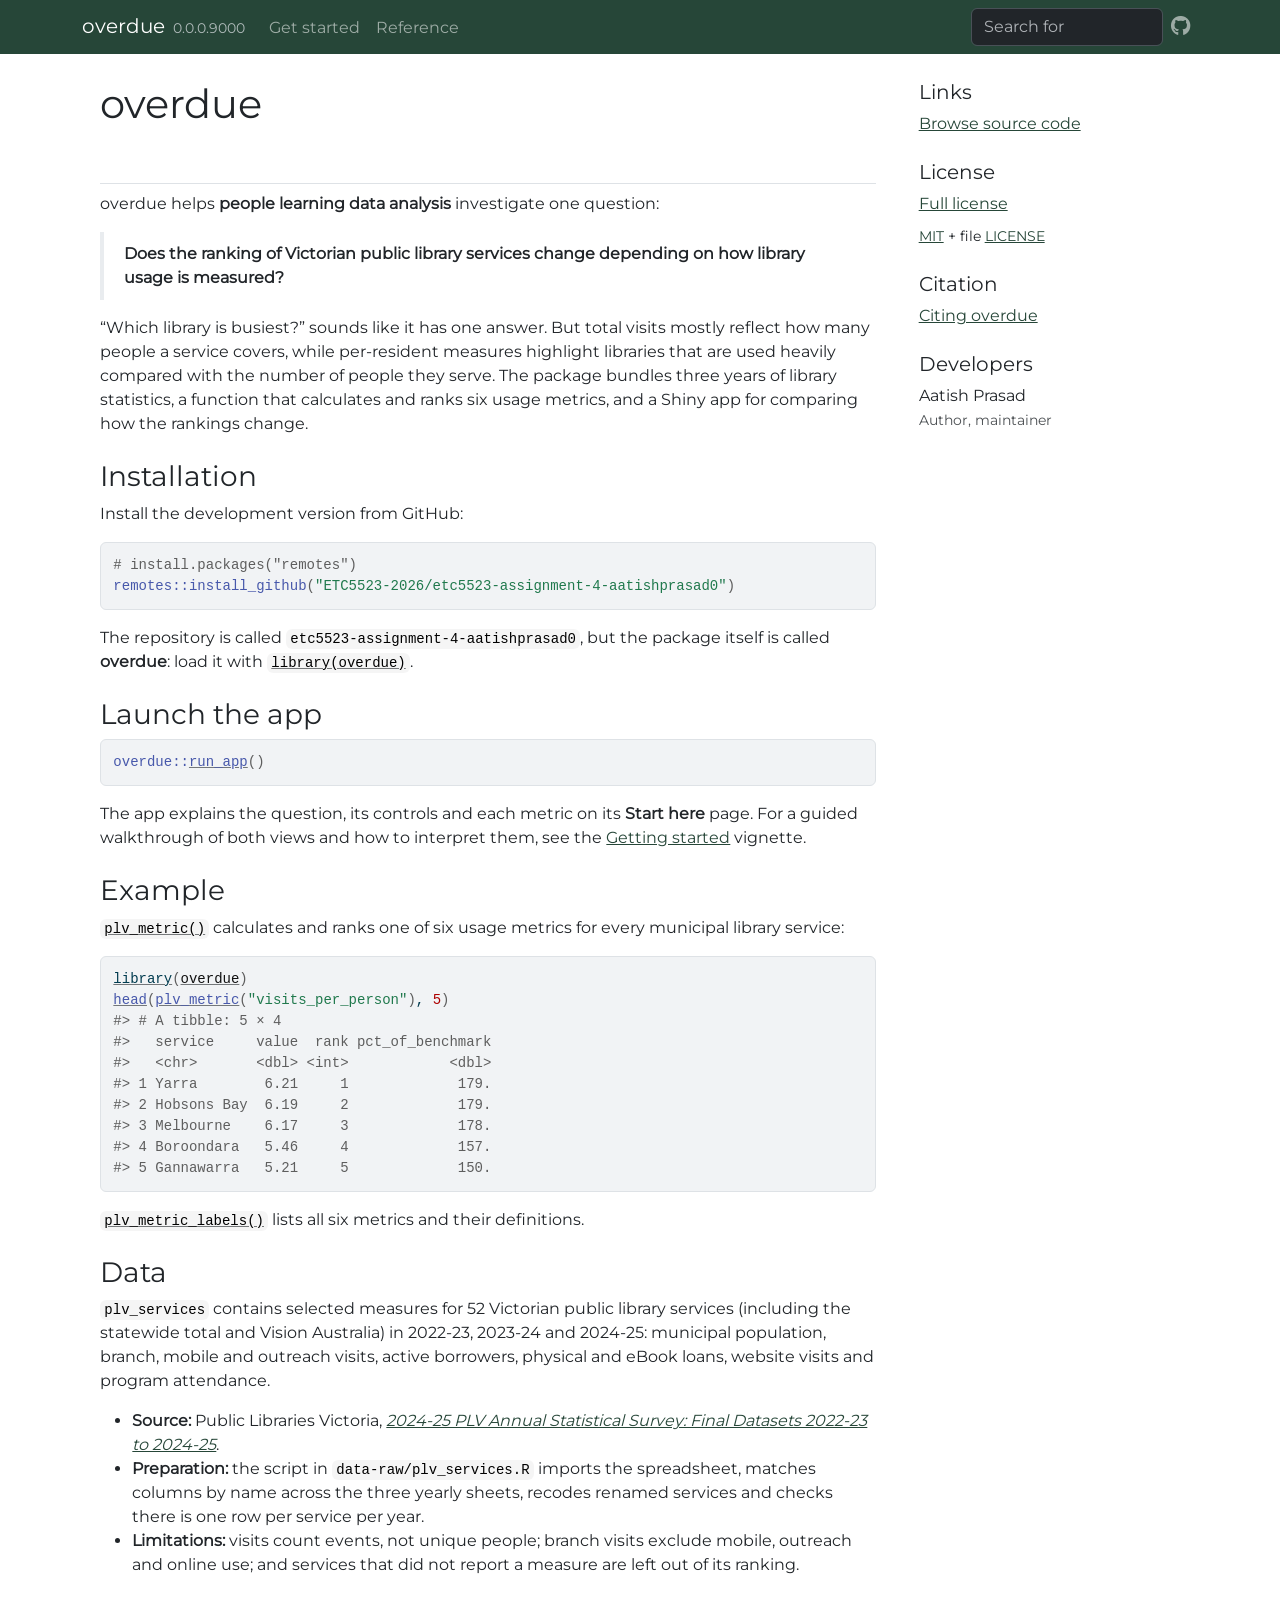
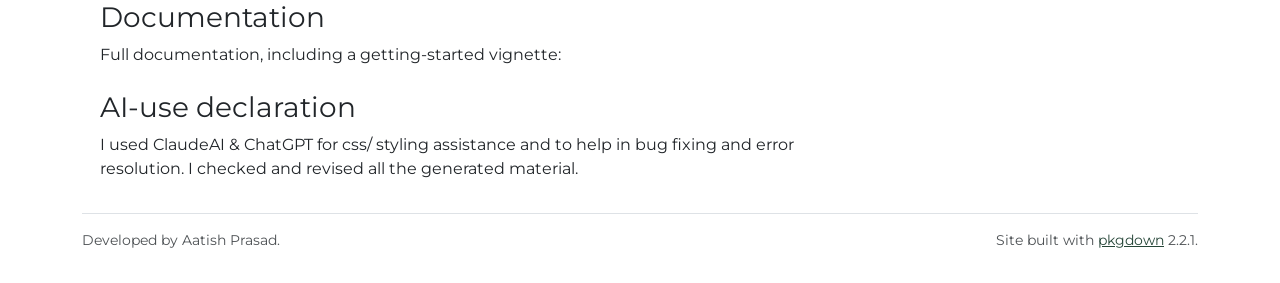
==== index.html @ 1cf3fb84 "Deploying to gh-pages from @ ETC5523-2026/etc5523-assignment-4-aatishprasad0@f95ce6dad0316894f6c4661" ====
<!DOCTYPE html>
<!-- Generated by pkgdown: do not edit by hand --><html lang="en">
<head>
<meta charset="UTF-8">
<meta http-equiv="X-UA-Compatible" content="IE=edge">
<meta name="viewport" content="width=device-width, initial-scale=1, shrink-to-fit=no">
<title>Explore Victorian Public Library Statistics • overdue</title>
<script src="deps/jquery-3.6.0/jquery-3.6.0.min.js"></script><meta name="viewport" content="width=device-width, initial-scale=1, shrink-to-fit=no">
<link href="deps/bootstrap-5.3.8/bootstrap.min.css" rel="stylesheet">
<script src="deps/bootstrap-5.3.8/bootstrap.bundle.min.js"></script><link href="deps/Montserrat-0.4.10/font.css" rel="stylesheet">
<link href="deps/font-awesome-6.5.2/css/all.min.css" rel="stylesheet">
<link href="deps/font-awesome-6.5.2/css/v4-shims.min.css" rel="stylesheet">
<script src="deps/headroom-0.11.0/headroom.min.js"></script><script src="deps/headroom-0.11.0/jQuery.headroom.min.js"></script><script src="deps/bootstrap-toc-1.0.1/bootstrap-toc.min.js"></script><script src="deps/clipboard.js-2.0.11/clipboard.min.js"></script><script src="deps/search-1.0.0/autocomplete.jquery.min.js"></script><script src="deps/search-1.0.0/fuse.min.js"></script><script src="deps/search-1.0.0/mark.min.js"></script><!-- pkgdown --><script src="pkgdown.js"></script><meta property="og:title" content="Explore Victorian Public Library Statistics">
<meta name="description" content="Data from the Public Libraries Victoria Annual Statistical Survey (2022-23 to 2024-25), summary functions and a Shiny app for comparing Victorian public library services.">
<meta property="og:description" content="Data from the Public Libraries Victoria Annual Statistical Survey (2022-23 to 2024-25), summary functions and a Shiny app for comparing Victorian public library services.">
</head>
<body>
    <a href="#main" class="visually-hidden-focusable">Skip to contents</a>


    <nav class="navbar navbar-expand-lg fixed-top bg-primary" data-bs-theme="dark" aria-label="Site navigation"><div class="container">

    <a class="navbar-brand me-2" href="index.html">overdue</a>

    <small class="nav-text text-muted me-auto" data-bs-toggle="tooltip" data-bs-placement="bottom" title="">0.0.0.9000</small>


    <button class="navbar-toggler" type="button" data-bs-toggle="collapse" data-bs-target="#navbar" aria-controls="navbar" aria-expanded="false" aria-label="Toggle navigation">
      <span class="navbar-toggler-icon"></span>
    </button>

    <div id="navbar" class="collapse navbar-collapse ms-3">
      <ul class="navbar-nav me-auto">
<li class="nav-item"><a class="nav-link" href="articles/overdue.html">Get started</a></li>
<li class="nav-item"><a class="nav-link" href="reference/index.html">Reference</a></li>
      </ul>
<ul class="navbar-nav">
<li class="nav-item"><form class="form-inline" role="search">
 <input class="form-control" type="search" name="search-input" id="search-input" autocomplete="off" aria-label="Search site" placeholder="Search for" data-search-index="search.json">
</form></li>
<li class="nav-item"><a class="external-link nav-link" href="https://github.com/ETC5523-2026/etc5523-assignment-4-aatishprasad0/" aria-label="GitHub"><span class="fa fab fa-github fa-lg"></span></a></li>
      </ul>
</div>


  </div>
</nav><div class="container template-home">
<div class="row">
  <main id="main" class="col-md-9"><div class="section level1">
<div class="page-header"><h1 id="overdue">overdue<a class="anchor" aria-label="anchor" href="#overdue"></a>
</h1></div>
<p>overdue helps <strong>people learning data analysis</strong> investigate one question:</p>
<blockquote>
<p><strong>Does the ranking of Victorian public library services change depending on how library usage is measured?</strong></p>
</blockquote>
<p>“Which library is busiest?” sounds like it has one answer. But total visits mostly reflect how many people a service covers, while per-resident measures highlight libraries that are used heavily compared with the number of people they serve. The package bundles three years of library statistics, a function that calculates and ranks six usage metrics, and a Shiny app for comparing how the rankings change.</p>
<div class="section level2">
<h2 id="installation">Installation<a class="anchor" aria-label="anchor" href="#installation"></a>
</h2>
<p>Install the development version from GitHub:</p>
<div class="sourceCode" id="cb1"><pre class="downlit sourceCode r">
<code class="sourceCode R"><span><span class="co"># install.packages("remotes")</span></span>
<span><span class="fu">remotes</span><span class="fu">::</span><span class="fu">install_github</span><span class="op">(</span><span class="st">"ETC5523-2026/etc5523-assignment-4-aatishprasad0"</span><span class="op">)</span></span></code></pre></div>
<p>The repository is called <code>etc5523-assignment-4-aatishprasad0</code>, but the package itself is called <strong>overdue</strong>: load it with <code><a href="https://etc5523-2026.github.io/etc5523-assignment-4-aatishprasad0/">library(overdue)</a></code>.</p>
</div>
<div class="section level2">
<h2 id="launch-the-app">Launch the app<a class="anchor" aria-label="anchor" href="#launch-the-app"></a>
</h2>
<div class="sourceCode" id="cb2"><pre class="downlit sourceCode r">
<code class="sourceCode R"><span><span class="fu">overdue</span><span class="fu">::</span><span class="fu"><a href="reference/run_app.html">run_app</a></span><span class="op">(</span><span class="op">)</span></span></code></pre></div>
<p>The app explains the question, its controls and each metric on its <strong>Start here</strong> page. For a guided walkthrough of both views and how to interpret them, see the <a href="https://ETC5523-2026.github.io/etc5523-assignment-4-aatishprasad0/articles/overdue.html" class="external-link">Getting started</a> vignette.</p>
</div>
<div class="section level2">
<h2 id="example">Example<a class="anchor" aria-label="anchor" href="#example"></a>
</h2>
<p><code><a href="reference/plv_metric.html">plv_metric()</a></code> calculates and ranks one of six usage metrics for every municipal library service:</p>
<div class="sourceCode" id="cb3"><pre class="downlit sourceCode r">
<code class="sourceCode R"><span><span class="kw"><a href="https://rdrr.io/r/base/library.html" class="external-link">library</a></span><span class="op">(</span><span class="va"><a href="https://etc5523-2026.github.io/etc5523-assignment-4-aatishprasad0/">overdue</a></span><span class="op">)</span></span>
<span><span class="fu"><a href="https://rdrr.io/r/utils/head.html" class="external-link">head</a></span><span class="op">(</span><span class="fu"><a href="reference/plv_metric.html">plv_metric</a></span><span class="op">(</span><span class="st">"visits_per_person"</span><span class="op">)</span>, <span class="fl">5</span><span class="op">)</span></span>
<span><span class="co">#&gt; # A tibble: 5 × 4</span></span>
<span><span class="co">#&gt;   service     value  rank pct_of_benchmark</span></span>
<span><span class="co">#&gt;   &lt;chr&gt;       &lt;dbl&gt; &lt;int&gt;            &lt;dbl&gt;</span></span>
<span><span class="co">#&gt; 1 Yarra        6.21     1             179.</span></span>
<span><span class="co">#&gt; 2 Hobsons Bay  6.19     2             179.</span></span>
<span><span class="co">#&gt; 3 Melbourne    6.17     3             178.</span></span>
<span><span class="co">#&gt; 4 Boroondara   5.46     4             157.</span></span>
<span><span class="co">#&gt; 5 Gannawarra   5.21     5             150.</span></span></code></pre></div>
<p><code><a href="reference/plv_metric_labels.html">plv_metric_labels()</a></code> lists all six metrics and their definitions.</p>
</div>
<div class="section level2">
<h2 id="data">Data<a class="anchor" aria-label="anchor" href="#data"></a>
</h2>
<p><code>plv_services</code> contains selected measures for 52 Victorian public library services (including the statewide total and Vision Australia) in 2022-23, 2023-24 and 2024-25: municipal population, branch, mobile and outreach visits, active borrowers, physical and eBook loans, website visits and program attendance.</p>
<ul>
<li>
<strong>Source:</strong> Public Libraries Victoria, <a href="https://www.plv.org.au/resources/earlier-reports-and-surveys/" class="external-link"><em>2024-25 PLV Annual Statistical Survey: Final Datasets 2022-23 to 2024-25</em></a>.</li>
<li>
<strong>Preparation:</strong> the script in <code>data-raw/plv_services.R</code> imports the spreadsheet, matches columns by name across the three yearly sheets, recodes renamed services and checks there is one row per service per year.</li>
<li>
<strong>Limitations:</strong> visits count events, not unique people; branch visits exclude mobile, outreach and online use; and services that did not report a measure are left out of its ranking.</li>
</ul>
</div>
<div class="section level2">
<h2 id="documentation">Documentation<a class="anchor" aria-label="anchor" href="#documentation"></a>
</h2>
<p>Full documentation, including a getting-started vignette: <!-- Add URL here--></p>
</div>
<div class="section level2">
<h2 id="ai-use-declaration">AI-use declaration<a class="anchor" aria-label="anchor" href="#ai-use-declaration"></a>
</h2>
<p>I used ClaudeAI &amp; ChatGPT for css/ styling assistance and to help in bug fixing and error resolution. I checked and revised all the generated material.</p>
</div>
</div>
  </main><aside class="col-md-3"><div class="links">
<h2 data-toc-skip>Links</h2>
<ul class="list-unstyled">
<li><a href="https://github.com/ETC5523-2026/etc5523-assignment-4-aatishprasad0/" class="external-link">Browse source code</a></li>
</ul>
</div>

<div class="license">
<h2 data-toc-skip>License</h2>
<ul class="list-unstyled">
<li><a href="LICENSE.html">Full license</a></li>
<li><small><a href="https://opensource.org/licenses/mit-license.php" class="external-link">MIT</a> + file <a href="LICENSE-text.html">LICENSE</a></small></li>
</ul>
</div>


<div class="citation">
<h2 data-toc-skip>Citation</h2>
<ul class="list-unstyled">
<li><a href="authors.html#citation">Citing overdue</a></li>
</ul>
</div>

<div class="developers">
<h2 data-toc-skip>Developers</h2>
<ul class="list-unstyled">
<li>Aatish Prasad <br><small class="roles"> Author, maintainer </small>   </li>
</ul>
</div>



  </aside>
</div>


    <footer><div class="pkgdown-footer-left">
  <p>Developed by Aatish Prasad.</p>
</div>

<div class="pkgdown-footer-right">
  <p>Site built with <a href="https://pkgdown.r-lib.org/" class="external-link">pkgdown</a> 2.2.1.</p>
</div>

    </footer>
</div>





  </body>
</html>
---- deps/Montserrat-0.4.10/font.css ----
/* cyrillic-ext */
@font-face {
  font-family: 'Montserrat';
  font-style: normal;
  font-weight: 400;
  font-display: swap;
  src: url(JTUHjIg1_i6t8kCHKm4532VJOt5-QNFgpCtr6Hw0aXpsog.woff2) format('woff2');
  unicode-range: U+0460-052F, U+1C80-1C8A, U+20B4, U+2DE0-2DFF, U+A640-A69F, U+FE2E-FE2F;
}
/* cyrillic */
@font-face {
  font-family: 'Montserrat';
  font-style: normal;
  font-weight: 400;
  font-display: swap;
  src: url(JTUHjIg1_i6t8kCHKm4532VJOt5-QNFgpCtr6Hw9aXpsog.woff2) format('woff2');
  unicode-range: U+0301, U+0400-045F, U+0490-0491, U+04B0-04B1, U+2116;
}
/* vietnamese */
@font-face {
  font-family: 'Montserrat';
  font-style: normal;
  font-weight: 400;
  font-display: swap;
  src: url(JTUHjIg1_i6t8kCHKm4532VJOt5-QNFgpCtr6Hw2aXpsog.woff2) format('woff2');
  unicode-range: U+0102-0103, U+0110-0111, U+0128-0129, U+0168-0169, U+01A0-01A1, U+01AF-01B0, U+0300-0301, U+0303-0304, U+0308-0309, U+0323, U+0329, U+1EA0-1EF9, U+20AB;
}
/* latin-ext */
@font-face {
  font-family: 'Montserrat';
  font-style: normal;
  font-weight: 400;
  font-display: swap;
  src: url(JTUHjIg1_i6t8kCHKm4532VJOt5-QNFgpCtr6Hw3aXpsog.woff2) format('woff2');
  unicode-range: U+0100-02BA, U+02BD-02C5, U+02C7-02CC, U+02CE-02D7, U+02DD-02FF, U+0304, U+0308, U+0329, U+1D00-1DBF, U+1E00-1E9F, U+1EF2-1EFF, U+2020, U+20A0-20AB, U+20AD-20C4, U+2113, U+2C60-2C7F, U+A720-A7FF;
}
/* latin */
@font-face {
  font-family: 'Montserrat';
  font-style: normal;
  font-weight: 400;
  font-display: swap;
  src: url(JTUHjIg1_i6t8kCHKm4532VJOt5-QNFgpCtr6Hw5aXo.woff2) format('woff2');
  unicode-range: U+0000-00FF, U+0131, U+0152-0153, U+02BB-02BC, U+02C6, U+02DA, U+02DC, U+0304, U+0308, U+0329, U+2000-206F, U+20AC, U+2122, U+2191, U+2193, U+2212, U+2215, U+FEFF, U+FFFD;
}
---- deps/font-awesome-6.5.2/css/v4-shims.min.css ----
/*!
 * Font Awesome Free 6.5.2 by @fontawesome - https://fontawesome.com
 * License - https://fontawesome.com/license/free (Icons: CC BY 4.0, Fonts: SIL OFL 1.1, Code: MIT License)
 * Copyright 2024 Fonticons, Inc.
 */
.fa.fa-glass:before{content:"\f000"}.fa.fa-envelope-o{font-family:"Font Awesome 6 Free";font-weight:400}.fa.fa-envelope-o:before{content:"\f0e0"}.fa.fa-star-o{font-family:"Font Awesome 6 Free";font-weight:400}.fa.fa-star-o:before{content:"\f005"}.fa.fa-close:before,.fa.fa-remove:before{content:"\f00d"}.fa.fa-gear:before{content:"\f013"}.fa.fa-trash-o{font-family:"Font Awesome 6 Free";font-weight:400}.fa.fa-trash-o:before{content:"\f2ed"}.fa.fa-home:before{content:"\f015"}.fa.fa-file-o{font-family:"Font Awesome 6 Free";font-weight:400}.fa.fa-file-o:before{content:"\f15b"}.fa.fa-clock-o{font-family:"Font Awesome 6 Free";font-weight:400}.fa.fa-clock-o:before{content:"\f017"}.fa.fa-arrow-circle-o-down{font-family:"Font Awesome 6 Free";font-weight:400}.fa.fa-arrow-circle-o-down:before{content:"\f358"}.fa.fa-arrow-circle-o-up{font-family:"Font Awesome 6 Free";font-weight:400}.fa.fa-arrow-circle-o-up:before{content:"\f35b"}.fa.fa-play-circle-o{font-family:"Font Awesome 6 Free";font-weight:400}.fa.fa-play-circle-o:before{content:"\f144"}.fa.fa-repeat:before,.fa.fa-rotate-right:before{content:"\f01e"}.fa.fa-refresh:before{content:"\f021"}.fa.fa-list-alt{font-family:"Font Awesome 6 Free";font-weight:400}.fa.fa-list-alt:before{content:"\f022"}.fa.fa-dedent:before{content:"\f03b"}.fa.fa-video-camera:before{content:"\f03d"}.fa.fa-picture-o{font-family:"Font Awesome 6 Free";font-weight:400}.fa.fa-picture-o:before{content:"\f03e"}.fa.fa-photo{font-family:"Font Awesome 6 Free";font-weight:400}.fa.fa-photo:before{content:"\f03e"}.fa.fa-image{font-family:"Font Awesome 6 Free";font-weight:400}.fa.fa-image:before{content:"\f03e"}.fa.fa-map-marker:before{content:"\f3c5"}.fa.fa-pencil-square-o{font-family:"Font Awesome 6 Free";font-weight:400}.fa.fa-pencil-square-o:before{content:"\f044"}.fa.fa-edit{font-family:"Font Awesome 6 Free";font-weight:400}.fa.fa-edit:before{content:"\f044"}.fa.fa-share-square-o:before{content:"\f14d"}.fa.fa-check-square-o{font-family:"Font Awesome 6 Free";font-weight:400}.fa.fa-check-square-o:before{content:"\f14a"}.fa.fa-arrows:before{content:"\f0b2"}.fa.fa-times-circle-o{font-family:"Font Awesome 6 Free";font-weight:400}.fa.fa-times-circle-o:before{content:"\f057"}.fa.fa-check-circle-o{font-family:"Font Awesome 6 Free";font-weight:400}.fa.fa-check-circle-o:before{content:"\f058"}.fa.fa-mail-forward:before{content:"\f064"}.fa.fa-expand:before{content:"\f424"}.fa.fa-compress:before{content:"\f422"}.fa.fa-eye,.fa.fa-eye-slash{font-family:"Font Awesome 6 Free";font-weight:400}.fa.fa-warning:before{content:"\f071"}.fa.fa-calendar:before{content:"\f073"}.fa.fa-arrows-v:before{content:"\f338"}.fa.fa-arrows-h:before{content:"\f337"}.fa.fa-bar-chart-o:before,.fa.fa-bar-chart:before{content:"\e0e3"}.fa.fa-twitter-square{font-family:"Font Awesome 6 Brands";font-weight:400}.fa.fa-twitter-square:before{content:"\f081"}.fa.fa-facebook-square{font-family:"Font Awesome 6 Brands";font-weight:400}.fa.fa-facebook-square:before{content:"\f082"}.fa.fa-gears:before{content:"\f085"}.fa.fa-thumbs-o-up{font-family:"Font Awesome 6 Free";font-weight:400}.fa.fa-thumbs-o-up:before{content:"\f164"}.fa.fa-thumbs-o-down{font-family:"Font Awesome 6 Free";font-weight:400}.fa.fa-thumbs-o-down:before{content:"\f165"}.fa.fa-heart-o{font-family:"Font Awesome 6 Free";font-weight:400}.fa.fa-heart-o:before{content:"\f004"}.fa.fa-sign-out:before{content:"\f2f5"}.fa.fa-linkedin-square{font-family:"Font Awesome 6 Brands";font-weight:400}.fa.fa-linkedin-square:before{content:"\f08c"}.fa.fa-thumb-tack:before{content:"\f08d"}.fa.fa-external-link:before{content:"\f35d"}.fa.fa-sign-in:before{content:"\f2f6"}.fa.fa-github-square{font-family:"Font Awesome 6 Brands";font-weight:400}.fa.fa-github-square:before{content:"\f092"}.fa.fa-lemon-o{font-family:"Font Awesome 6 Free";font-weight:400}.fa.fa-lemon-o:before{content:"\f094"}.fa.fa-square-o{font-family:"Font Awesome 6 Free";font-weight:400}.fa.fa-square-o:before{content:"\f0c8"}.fa.fa-bookmark-o{font-family:"Font Awesome 6 Free";font-weight:400}.fa.fa-bookmark-o:before{content:"\f02e"}.fa.fa-facebook,.fa.fa-twitter{font-family:"Font Awesome 6 Brands";font-weight:400}.fa.fa-facebook:before{content:"\f39e"}.fa.fa-facebook-f{font-family:"Font Awesome 6 Brands";font-weight:400}.fa.fa-facebook-f:before{content:"\f39e"}.fa.fa-github{font-family:"Font Awesome 6 Brands";font-weight:400}.fa.fa-credit-card{font-family:"Font Awesome 6 Free";font-weight:400}.fa.fa-feed:before{content:"\f09e"}.fa.fa-hdd-o{font-family:"Font Awesome 6 Free";font-weight:400}.fa.fa-hdd-o:before{content:"\f0a0"}.fa.fa-hand-o-right{font-family:"Font Awesome 6 Free";font-weight:400}.fa.fa-hand-o-right:before{content:"\f0a4"}.fa.fa-hand-o-left{font-family:"Font Awesome 6 Free";font-weight:400}.fa.fa-hand-o-left:before{content:"\f0a5"}.fa.fa-hand-o-up{font-family:"Font Awesome 6 Free";font-weight:400}.fa.fa-hand-o-up:before{content:"\f0a6"}.fa.fa-hand-o-down{font-family:"Font Awesome 6 Free";font-weight:400}.fa.fa-hand-o-down:before{content:"\f0a7"}.fa.fa-globe:before{content:"\f57d"}.fa.fa-tasks:before{content:"\f828"}.fa.fa-arrows-alt:before{content:"\f31e"}.fa.fa-group:before{content:"\f0c0"}.fa.fa-chain:before{content:"\f0c1"}.fa.fa-cut:before{content:"\f0c4"}.fa.fa-files-o{font-family:"Font Awesome 6 Free";font-weight:400}.fa.fa-files-o:before{content:"\f0c5"}.fa.fa-floppy-o{font-family:"Font Awesome 6 Free";font-weight:400}.fa.fa-floppy-o:before{content:"\f0c7"}.fa.fa-save{font-family:"Font Awesome 6 Free";font-weight:400}.fa.fa-save:before{content:"\f0c7"}.fa.fa-navicon:before,.fa.fa-reorder:before{content:"\f0c9"}.fa.fa-magic:before{content:"\e2ca"}.fa.fa-pinterest,.fa.fa-pinterest-square{font-family:"Font Awesome 6 Brands";font-weight:400}.fa.fa-pinterest-square:before{content:"\f0d3"}.fa.fa-google-plus-square{font-family:"Font Awesome 6 Brands";font-weight:400}.fa.fa-google-plus-square:before{content:"\f0d4"}.fa.fa-google-plus{font-family:"Font Awesome 6 Brands";font-weight:400}.fa.fa-google-plus:before{content:"\f0d5"}.fa.fa-money:before{content:"\f3d1"}.fa.fa-unsorted:before{content:"\f0dc"}.fa.fa-sort-desc:before{content:"\f0dd"}.fa.fa-sort-asc:before{content:"\f0de"}.fa.fa-linkedin{font-family:"Font Awesome 6 Brands";font-weight:400}.fa.fa-linkedin:before{content:"\f0e1"}.fa.fa-rotate-left:before{content:"\f0e2"}.fa.fa-legal:before{content:"\f0e3"}.fa.fa-dashboard:before,.fa.fa-tachometer:before{content:"\f625"}.fa.fa-comment-o{font-family:"Font Awesome 6 Free";font-weight:400}.fa.fa-comment-o:before{content:"\f075"}.fa.fa-comments-o{font-family:"Font Awesome 6 Free";font-weight:400}.fa.fa-comments-o:before{content:"\f086"}.fa.fa-flash:before{content:"\f0e7"}.fa.fa-clipboard:before{content:"\f0ea"}.fa.fa-lightbulb-o{font-family:"Font Awesome 6 Free";font-weight:400}.fa.fa-lightbulb-o:before{content:"\f0eb"}.fa.fa-exchange:before{content:"\f362"}.fa.fa-cloud-download:before{content:"\f0ed"}.fa.fa-cloud-upload:before{content:"\f0ee"}.fa.fa-bell-o{font-family:"Font Awesome 6 Free";font-weight:400}.fa.fa-bell-o:before{content:"\f0f3"}.fa.fa-cutlery:before{content:"\f2e7"}.fa.fa-file-text-o{font-family:"Font Awesome 6 Free";font-weight:400}.fa.fa-file-text-o:before{content:"\f15c"}.fa.fa-building-o{font-family:"Font Awesome 6 Free";font-weight:400}.fa.fa-building-o:before{content:"\f1ad"}.fa.fa-hospital-o{font-family:"Font Awesome 6 Free";font-weight:400}.fa.fa-hospital-o:before{content:"\f0f8"}.fa.fa-tablet:before{content:"\f3fa"}.fa.fa-mobile-phone:before,.fa.fa-mobile:before{content:"\f3cd"}.fa.fa-circle-o{font-family:"Font Awesome 6 Free";font-weight:400}.fa.fa-circle-o:before{content:"\f111"}.fa.fa-mail-reply:before{content:"\f3e5"}.fa.fa-github-alt{font-family:"Font Awesome 6 Brands";font-weight:400}.fa.fa-folder-o{font-family:"Font Awesome 6 Free";font-weight:400}.fa.fa-folder-o:before{content:"\f07b"}.fa.fa-folder-open-o{font-family:"Font Awesome 6 Free";font-weight:400}.fa.fa-folder-open-o:before{content:"\f07c"}.fa.fa-smile-o{font-family:"Font Awesome 6 Free";font-weight:400}.fa.fa-smile-o:before{content:"\f118"}.fa.fa-frown-o{font-family:"Font Awesome 6 Free";font-weight:400}.fa.fa-frown-o:before{content:"\f119"}.fa.fa-meh-o{font-family:"Font Awesome 6 Free";font-weight:400}.fa.fa-meh-o:before{content:"\f11a"}.fa.fa-keyboard-o{font-family:"Font Awesome 6 Free";font-weight:400}.fa.fa-keyboard-o:before{content:"\f11c"}.fa.fa-flag-o{font-family:"Font Awesome 6 Free";font-weight:400}.fa.fa-flag-o:before{content:"\f024"}.fa.fa-mail-reply-all:before{content:"\f122"}.fa.fa-star-half-o{font-family:"Font Awesome 6 Free";font-weight:400}.fa.fa-star-half-o:before{content:"\f5c0"}.fa.fa-star-half-empty{font-family:"Font Awesome 6 Free";font-weight:400}.fa.fa-star-half-empty:before{content:"\f5c0"}.fa.fa-star-half-full{font-family:"Font Awesome 6 Free";font-weight:400}.fa.fa-star-half-full:before{content:"\f5c0"}.fa.fa-code-fork:before{content:"\f126"}.fa.fa-chain-broken:before,.fa.fa-unlink:before{content:"\f127"}.fa.fa-calendar-o{font-family:"Font Awesome 6 Free";font-weight:400}.fa.fa-calendar-o:before{content:"\f133"}.fa.fa-css3,.fa.fa-html5,.fa.fa-maxcdn{font-family:"Font Awesome 6 Brands";font-weight:400}.fa.fa-unlock-alt:before{content:"\f09c"}.fa.fa-minus-square-o{font-family:"Font Awesome 6 Free";font-weight:400}.fa.fa-minus-square-o:before{content:"\f146"}.fa.fa-level-up:before{content:"\f3bf"}.fa.fa-level-down:before{content:"\f3be"}.fa.fa-pencil-square:before{content:"\f14b"}.fa.fa-external-link-square:before{content:"\f360"}.fa.fa-compass{font-family:"Font Awesome 6 Free";font-weight:400}.fa.fa-caret-square-o-down{font-family:"Font Awesome 6 Free";font-weight:400}.fa.fa-caret-square-o-down:before{content:"\f150"}.fa.fa-toggle-down{font-family:"Font Awesome 6 Free";font-weight:400}.fa.fa-toggle-down:before{content:"\f150"}.fa.fa-caret-square-o-up{font-family:"Font Awesome 6 Free";font-weight:400}.fa.fa-caret-square-o-up:before{content:"\f151"}.fa.fa-toggle-up{font-family:"Font Awesome 6 Free";font-weight:400}.fa.fa-toggle-up:before{content:"\f151"}.fa.fa-caret-square-o-right{font-family:"Font Awesome 6 Free";font-weight:400}.fa.fa-caret-square-o-right:before{content:"\f152"}.fa.fa-toggle-right{font-family:"Font Awesome 6 Free";font-weight:400}.fa.fa-toggle-right:before{content:"\f152"}.fa.fa-eur:before,.fa.fa-euro:before{content:"\f153"}.fa.fa-gbp:before{content:"\f154"}.fa.fa-dollar:before,.fa.fa-usd:before{content:"\24"}.fa.fa-inr:before,.fa.fa-rupee:before{content:"\e1bc"}.fa.fa-cny:before,.fa.fa-jpy:before,.fa.fa-rmb:before,.fa.fa-yen:before{content:"\f157"}.fa.fa-rouble:before,.fa.fa-rub:before,.fa.fa-ruble:before{content:"\f158"}.fa.fa-krw:before,.fa.fa-won:before{content:"\f159"}.fa.fa-bitcoin,.fa.fa-btc{font-family:"Font Awesome 6 Brands";font-weight:400}.fa.fa-bitcoin:before{content:"\f15a"}.fa.fa-file-text:before{content:"\f15c"}.fa.fa-sort-alpha-asc:before{content:"\f15d"}.fa.fa-sort-alpha-desc:before{content:"\f881"}.fa.fa-sort-amount-asc:before{content:"\f884"}.fa.fa-sort-amount-desc:before{content:"\f160"}.fa.fa-sort-numeric-asc:before{content:"\f162"}.fa.fa-sort-numeric-desc:before{content:"\f886"}.fa.fa-youtube-square{font-family:"Font Awesome 6 Brands";font-weight:400}.fa.fa-youtube-square:before{content:"\f431"}.fa.fa-xing,.fa.fa-xing-square,.fa.fa-youtube{font-family:"Font Awesome 6 Brands";font-weight:400}.fa.fa-xing-square:before{content:"\f169"}.fa.fa-youtube-play{font-family:"Font Awesome 6 Brands";font-weight:400}.fa.fa-youtube-play:before{content:"\f167"}.fa.fa-adn,.fa.fa-bitbucket,.fa.fa-bitbucket-square,.fa.fa-dropbox,.fa.fa-flickr,.fa.fa-instagram,.fa.fa-stack-overflow{font-family:"Font Awesome 6 Brands";font-weight:400}.fa.fa-bitbucket-square:before{content:"\f171"}.fa.fa-tumblr,.fa.fa-tumblr-square{font-family:"Font Awesome 6 Brands";font-weight:400}.fa.fa-tumblr-square:before{content:"\f174"}.fa.fa-long-arrow-down:before{content:"\f309"}.fa.fa-long-arrow-up:before{content:"\f30c"}.fa.fa-long-arrow-left:before{content:"\f30a"}.fa.fa-long-arrow-right:before{content:"\f30b"}.fa.fa-android,.fa.fa-apple,.fa.fa-dribbble,.fa.fa-foursquare,.fa.fa-gittip,.fa.fa-gratipay,.fa.fa-linux,.fa.fa-skype,.fa.fa-trello,.fa.fa-windows{font-family:"Font Awesome 6 Brands";font-weight:400}.fa.fa-gittip:before{content:"\f184"}.fa.fa-sun-o{font-family:"Font Awesome 6 Free";font-weight:400}.fa.fa-sun-o:before{content:"\f185"}.fa.fa-moon-o{font-family:"Font Awesome 6 Free";font-weight:400}.fa.fa-moon-o:before{content:"\f186"}.fa.fa-pagelines,.fa.fa-renren,.fa.fa-stack-exchange,.fa.fa-vk,.fa.fa-weibo{font-family:"Font Awesome 6 Brands";font-weight:400}.fa.fa-arrow-circle-o-right{font-family:"Font Awesome 6 Free";font-weight:400}.fa.fa-arrow-circle-o-right:before{content:"\f35a"}.fa.fa-arrow-circle-o-left{font-family:"Font Awesome 6 Free";font-weight:400}.fa.fa-arrow-circle-o-left:before{content:"\f359"}.fa.fa-caret-square-o-left{font-family:"Font Awesome 6 Free";font-weight:400}.fa.fa-caret-square-o-left:before{content:"\f191"}.fa.fa-toggle-left{font-family:"Font Awesome 6 Free";font-weight:400}.fa.fa-toggle-left:before{content:"\f191"}.fa.fa-dot-circle-o{font-family:"Font Awesome 6 Free";font-weight:400}.fa.fa-dot-circle-o:before{content:"\f192"}.fa.fa-vimeo-square{font-family:"Font Awesome 6 Brands";font-weight:400}.fa.fa-vimeo-square:before{content:"\f194"}.fa.fa-try:before,.fa.fa-turkish-lira:before{content:"\e2bb"}.fa.fa-plus-square-o{font-family:"Font Awesome 6 Free";font-weight:400}.fa.fa-plus-square-o:before{content:"\f0fe"}.fa.fa-openid,.fa.fa-slack,.fa.fa-wordpress{font-family:"Font Awesome 6 Brands";font-weight:400}.fa.fa-bank:before,.fa.fa-institution:before{content:"\f19c"}.fa.fa-mortar-board:before{content:"\f19d"}.fa.fa-google,.fa.fa-reddit,.fa.fa-reddit-square,.fa.fa-yahoo{font-family:"Font Awesome 6 Brands";font-weight:400}.fa.fa-reddit-square:before{content:"\f1a2"}.fa.fa-behance,.fa.fa-behance-square,.fa.fa-delicious,.fa.fa-digg,.fa.fa-drupal,.fa.fa-joomla,.fa.fa-pied-piper-alt,.fa.fa-pied-piper-pp,.fa.fa-stumbleupon,.fa.fa-stumbleupon-circle{font-family:"Font Awesome 6 Brands";font-weight:400}.fa.fa-behance-square:before{content:"\f1b5"}.fa.fa-steam,.fa.fa-steam-square{font-family:"Font Awesome 6 Brands";font-weight:400}.fa.fa-steam-square:before{content:"\f1b7"}.fa.fa-automobile:before{content:"\f1b9"}.fa.fa-cab:before{content:"\f1ba"}.fa.fa-deviantart,.fa.fa-soundcloud,.fa.fa-spotify{font-family:"Font Awesome 6 Brands";font-weight:400}.fa.fa-file-pdf-o{font-family:"Font Awesome 6 Free";font-weight:400}.fa.fa-file-pdf-o:before{content:"\f1c1"}.fa.fa-file-word-o{font-family:"Font Awesome 6 Free";font-weight:400}.fa.fa-file-word-o:before{content:"\f1c2"}.fa.fa-file-excel-o{font-family:"Font Awesome 6 Free";font-weight:400}.fa.fa-file-excel-o:before{content:"\f1c3"}.fa.fa-file-powerpoint-o{font-family:"Font Awesome 6 Free";font-weight:400}.fa.fa-file-powerpoint-o:before{content:"\f1c4"}.fa.fa-file-image-o{font-family:"Font Awesome 6 Free";font-weight:400}.fa.fa-file-image-o:before{content:"\f1c5"}.fa.fa-file-photo-o{font-family:"Font Awesome 6 Free";font-weight:400}.fa.fa-file-photo-o:before{content:"\f1c5"}.fa.fa-file-picture-o{font-family:"Font Awesome 6 Free";font-weight:400}.fa.fa-file-picture-o:before{content:"\f1c5"}.fa.fa-file-archive-o{font-family:"Font Awesome 6 Free";font-weight:400}.fa.fa-file-archive-o:before{content:"\f1c6"}.fa.fa-file-zip-o{font-family:"Font Awesome 6 Free";font-weight:400}.fa.fa-file-zip-o:before{content:"\f1c6"}.fa.fa-file-audio-o{font-family:"Font Awesome 6 Free";font-weight:400}.fa.fa-file-audio-o:before{content:"\f1c7"}.fa.fa-file-sound-o{font-family:"Font Awesome 6 Free";font-weight:400}.fa.fa-file-sound-o:before{content:"\f1c7"}.fa.fa-file-video-o{font-family:"Font Awesome 6 Free";font-weight:400}.fa.fa-file-video-o:before{content:"\f1c8"}.fa.fa-file-movie-o{font-family:"Font Awesome 6 Free";font-weight:400}.fa.fa-file-movie-o:before{content:"\f1c8"}.fa.fa-file-code-o{font-family:"Font Awesome 6 Free";font-weight:400}.fa.fa-file-code-o:before{content:"\f1c9"}.fa.fa-codepen,.fa.fa-jsfiddle,.fa.fa-vine{font-family:"Font Awesome 6 Brands";font-weight:400}.fa.fa-life-bouy:before,.fa.fa-life-buoy:before,.fa.fa-life-saver:before,.fa.fa-support:before{content:"\f1cd"}.fa.fa-circle-o-notch:before{content:"\f1ce"}.fa.fa-ra,.fa.fa-rebel{font-family:"Font Awesome 6 Brands";font-weight:400}.fa.fa-ra:before{content:"\f1d0"}.fa.fa-resistance{font-family:"Font Awesome 6 Brands";font-weight:400}.fa.fa-resistance:before{content:"\f1d0"}.fa.fa-empire,.fa.fa-ge{font-family:"Font Awesome 6 Brands";font-weight:400}.fa.fa-ge:before{content:"\f1d1"}.fa.fa-git-square{font-family:"Font Awesome 6 Brands";font-weight:400}.fa.fa-git-square:before{content:"\f1d2"}.fa.fa-git,.fa.fa-hacker-news,.fa.fa-y-combinator-square{font-family:"Font Awesome 6 Brands";font-weight:400}.fa.fa-y-combinator-square:before{content:"\f1d4"}.fa.fa-yc-square{font-family:"Font Awesome 6 Brands";font-weight:400}.fa.fa-yc-square:before{content:"\f1d4"}.fa.fa-qq,.fa.fa-tencent-weibo,.fa.fa-wechat,.fa.fa-weixin{font-family:"Font Awesome 6 Brands";font-weight:400}.fa.fa-wechat:before{content:"\f1d7"}.fa.fa-send:before{content:"\f1d8"}.fa.fa-paper-plane-o{font-family:"Font Awesome 6 Free";font-weight:400}.fa.fa-paper-plane-o:before{content:"\f1d8"}.fa.fa-send-o{font-family:"Font Awesome 6 Free";font-weight:400}.fa.fa-send-o:before{content:"\f1d8"}.fa.fa-circle-thin{font-family:"Font Awesome 6 Free";font-weight:400}.fa.fa-circle-thin:before{content:"\f111"}.fa.fa-header:before{content:"\f1dc"}.fa.fa-futbol-o{font-family:"Font Awesome 6 Free";font-weight:400}.fa.fa-futbol-o:before{content:"\f1e3"}.fa.fa-soccer-ball-o{font-family:"Font Awesome 6 Free";font-weight:400}.fa.fa-soccer-ball-o:before{content:"\f1e3"}.fa.fa-slideshare,.fa.fa-twitch,.fa.fa-yelp{font-family:"Font Awesome 6 Brands";font-weight:400}.fa.fa-newspaper-o{font-family:"Font Awesome 6 Free";font-weight:400}.fa.fa-newspaper-o:before{content:"\f1ea"}.fa.fa-cc-amex,.fa.fa-cc-discover,.fa.fa-cc-mastercard,.fa.fa-cc-paypal,.fa.fa-cc-stripe,.fa.fa-cc-visa,.fa.fa-google-wallet,.fa.fa-paypal{font-family:"Font Awesome 6 Brands";font-weight:400}.fa.fa-bell-slash-o{font-family:"Font Awesome 6 Free";font-weight:400}.fa.fa-bell-slash-o:before{content:"\f1f6"}.fa.fa-trash:before{content:"\f2ed"}.fa.fa-copyright{font-family:"Font Awesome 6 Free";font-weight:400}.fa.fa-eyedropper:before{content:"\f1fb"}.fa.fa-area-chart:before{content:"\f1fe"}.fa.fa-pie-chart:before{content:"\f200"}.fa.fa-line-chart:before{content:"\f201"}.fa.fa-lastfm,.fa.fa-lastfm-square{font-family:"Font Awesome 6 Brands";font-weight:400}.fa.fa-lastfm-square:before{content:"\f203"}.fa.fa-angellist,.fa.fa-ioxhost{font-family:"Font Awesome 6 Brands";font-weight:400}.fa.fa-cc{font-family:"Font Awesome 6 Free";font-weight:400}.fa.fa-cc:before{content:"\f20a"}.fa.fa-ils:before,.fa.fa-shekel:before,.fa.fa-sheqel:before{content:"\f20b"}.fa.fa-buysellads,.fa.fa-connectdevelop,.fa.fa-dashcube,.fa.fa-forumbee,.fa.fa-leanpub,.fa.fa-sellsy,.fa.fa-shirtsinbulk,.fa.fa-simplybuilt,.fa.fa-skyatlas{font-family:"Font Awesome 6 Brands";font-weight:400}.fa.fa-diamond{font-family:"Font Awesome 6 Free";font-weight:400}.fa.fa-diamond:before{content:"\f3a5"}.fa.fa-intersex:before,.fa.fa-transgender:before{content:"\f224"}.fa.fa-transgender-alt:before{content:"\f225"}.fa.fa-facebook-official{font-family:"Font Awesome 6 Brands";font-weight:400}.fa.fa-facebook-official:before{content:"\f09a"}.fa.fa-pinterest-p,.fa.fa-whatsapp{font-family:"Font Awesome 6 Brands";font-weight:400}.fa.fa-hotel:before{content:"\f236"}.fa.fa-medium,.fa.fa-viacoin,.fa.fa-y-combinator,.fa.fa-yc{font-family:"Font Awesome 6 Brands";font-weight:400}.fa.fa-yc:before{content:"\f23b"}.fa.fa-expeditedssl,.fa.fa-opencart,.fa.fa-optin-monster{font-family:"Font Awesome 6 Brands";font-weight:400}.fa.fa-battery-4:before,.fa.fa-battery:before{content:"\f240"}.fa.fa-battery-3:before{content:"\f241"}.fa.fa-battery-2:before{content:"\f242"}.fa.fa-battery-1:before{content:"\f243"}.fa.fa-battery-0:before{content:"\f244"}.fa.fa-object-group,.fa.fa-object-ungroup,.fa.fa-sticky-note-o{font-family:"Font Awesome 6 Free";font-weight:400}.fa.fa-sticky-note-o:before{content:"\f249"}.fa.fa-cc-diners-club,.fa.fa-cc-jcb{font-family:"Font Awesome 6 Brands";font-weight:400}.fa.fa-clone{font-family:"Font Awesome 6 Free";font-weight:400}.fa.fa-hourglass-o:before{content:"\f254"}.fa.fa-hourglass-1:before{content:"\f251"}.fa.fa-hourglass-2:before{content:"\f252"}.fa.fa-hourglass-3:before{content:"\f253"}.fa.fa-hand-rock-o{font-family:"Font Awesome 6 Free";font-weight:400}.fa.fa-hand-rock-o:before{content:"\f255"}.fa.fa-hand-grab-o{font-family:"Font Awesome 6 Free";font-weight:400}.fa.fa-hand-grab-o:before{content:"\f255"}.fa.fa-hand-paper-o{font-family:"Font Awesome 6 Free";font-weight:400}.fa.fa-hand-paper-o:before{content:"\f256"}.fa.fa-hand-stop-o{font-family:"Font Awesome 6 Free";font-weight:400}.fa.fa-hand-stop-o:before{content:"\f256"}.fa.fa-hand-scissors-o{font-family:"Font Awesome 6 Free";font-weight:400}.fa.fa-hand-scissors-o:before{content:"\f257"}.fa.fa-hand-lizard-o{font-family:"Font Awesome 6 Free";font-weight:400}.fa.fa-hand-lizard-o:before{content:"\f258"}.fa.fa-hand-spock-o{font-family:"Font Awesome 6 Free";font-weight:400}.fa.fa-hand-spock-o:before{content:"\f259"}.fa.fa-hand-pointer-o{font-family:"Font Awesome 6 Free";font-weight:400}.fa.fa-hand-pointer-o:before{content:"\f25a"}.fa.fa-hand-peace-o{font-family:"Font Awesome 6 Free";font-weight:400}.fa.fa-hand-peace-o:before{content:"\f25b"}.fa.fa-registered{font-family:"Font Awesome 6 Free";font-weight:400}.fa.fa-creative-commons,.fa.fa-gg,.fa.fa-gg-circle,.fa.fa-odnoklassniki,.fa.fa-odnoklassniki-square{font-family:"Font Awesome 6 Brands";font-weight:400}.fa.fa-odnoklassniki-square:before{content:"\f264"}.fa.fa-chrome,.fa.fa-firefox,.fa.fa-get-pocket,.fa.fa-internet-explorer,.fa.fa-opera,.fa.fa-safari,.fa.fa-wikipedia-w{font-family:"Font Awesome 6 Brands";font-weight:400}.fa.fa-television:before{content:"\f26c"}.fa.fa-500px,.fa.fa-amazon,.fa.fa-contao{font-family:"Font Awesome 6 Brands";font-weight:400}.fa.fa-calendar-plus-o{font-family:"Font Awesome 6 Free";font-weight:400}.fa.fa-calendar-plus-o:before{content:"\f271"}.fa.fa-calendar-minus-o{font-family:"Font Awesome 6 Free";font-weight:400}.fa.fa-calendar-minus-o:before{content:"\f272"}.fa.fa-calendar-times-o{font-family:"Font Awesome 6 Free";font-weight:400}.fa.fa-calendar-times-o:before{content:"\f273"}.fa.fa-calendar-check-o{font-family:"Font Awesome 6 Free";font-weight:400}.fa.fa-calendar-check-o:before{content:"\f274"}.fa.fa-map-o{font-family:"Font Awesome 6 Free";font-weight:400}.fa.fa-map-o:before{content:"\f279"}.fa.fa-commenting:before{content:"\f4ad"}.fa.fa-commenting-o{font-family:"Font Awesome 6 Free";font-weight:400}.fa.fa-commenting-o:before{content:"\f4ad"}.fa.fa-houzz,.fa.fa-vimeo{font-family:"Font Awesome 6 Brands";font-weight:400}.fa.fa-vimeo:before{content:"\f27d"}.fa.fa-black-tie,.fa.fa-edge,.fa.fa-fonticons,.fa.fa-reddit-alien{font-family:"Font Awesome 6 Brands";font-weight:400}.fa.fa-credit-card-alt:before{content:"\f09d"}.fa.fa-codiepie,.fa.fa-fort-awesome,.fa.fa-mixcloud,.fa.fa-modx,.fa.fa-product-hunt,.fa.fa-scribd,.fa.fa-usb{font-family:"Font Awesome 6 Brands";font-weight:400}.fa.fa-pause-circle-o{font-family:"Font Awesome 6 Free";font-weight:400}.fa.fa-pause-circle-o:before{content:"\f28b"}.fa.fa-stop-circle-o{font-family:"Font Awesome 6 Free";font-weight:400}.fa.fa-stop-circle-o:before{content:"\f28d"}.fa.fa-bluetooth,.fa.fa-bluetooth-b,.fa.fa-envira,.fa.fa-gitlab,.fa.fa-wheelchair-alt,.fa.fa-wpbeginner,.fa.fa-wpforms{font-family:"Font Awesome 6 Brands";font-weight:400}.fa.fa-wheelchair-alt:before{content:"\f368"}.fa.fa-question-circle-o{font-family:"Font Awesome 6 Free";font-weight:400}.fa.fa-question-circle-o:before{content:"\f059"}.fa.fa-volume-control-phone:before{content:"\f2a0"}.fa.fa-asl-interpreting:before{content:"\f2a3"}.fa.fa-deafness:before,.fa.fa-hard-of-hearing:before{content:"\f2a4"}.fa.fa-glide,.fa.fa-glide-g{font-family:"Font Awesome 6 Brands";font-weight:400}.fa.fa-signing:before{content:"\f2a7"}.fa.fa-viadeo,.fa.fa-viadeo-square{font-family:"Font Awesome 6 Brands";font-weight:400}.fa.fa-viadeo-square:before{content:"\f2aa"}.fa.fa-snapchat,.fa.fa-snapchat-ghost{font-family:"Font Awesome 6 Brands";font-weight:400}.fa.fa-snapchat-ghost:before{content:"\f2ab"}.fa.fa-snapchat-square{font-family:"Font Awesome 6 Brands";font-weight:400}.fa.fa-snapchat-square:before{content:"\f2ad"}.fa.fa-first-order,.fa.fa-google-plus-official,.fa.fa-pied-piper,.fa.fa-themeisle,.fa.fa-yoast{font-family:"Font Awesome 6 Brands";font-weight:400}.fa.fa-google-plus-official:before{content:"\f2b3"}.fa.fa-google-plus-circle{font-family:"Font Awesome 6 Brands";font-weight:400}.fa.fa-google-plus-circle:before{content:"\f2b3"}.fa.fa-fa,.fa.fa-font-awesome{font-family:"Font Awesome 6 Brands";font-weight:400}.fa.fa-fa:before{content:"\f2b4"}.fa.fa-handshake-o{font-family:"Font Awesome 6 Free";font-weight:400}.fa.fa-handshake-o:before{content:"\f2b5"}.fa.fa-envelope-open-o{font-family:"Font Awesome 6 Free";font-weight:400}.fa.fa-envelope-open-o:before{content:"\f2b6"}.fa.fa-linode{font-family:"Font Awesome 6 Brands";font-weight:400}.fa.fa-address-book-o{font-family:"Font Awesome 6 Free";font-weight:400}.fa.fa-address-book-o:before{content:"\f2b9"}.fa.fa-vcard:before{content:"\f2bb"}.fa.fa-address-card-o{font-family:"Font Awesome 6 Free";font-weight:400}.fa.fa-address-card-o:before{content:"\f2bb"}.fa.fa-vcard-o{font-family:"Font Awesome 6 Free";font-weight:400}.fa.fa-vcard-o:before{content:"\f2bb"}.fa.fa-user-circle-o{font-family:"Font Awesome 6 Free";font-weight:400}.fa.fa-user-circle-o:before{content:"\f2bd"}.fa.fa-user-o{font-family:"Font Awesome 6 Free";font-weight:400}.fa.fa-user-o:before{content:"\f007"}.fa.fa-id-badge{font-family:"Font Awesome 6 Free";font-weight:400}.fa.fa-drivers-license:before{content:"\f2c2"}.fa.fa-id-card-o{font-family:"Font Awesome 6 Free";font-weight:400}.fa.fa-id-card-o:before{content:"\f2c2"}.fa.fa-drivers-license-o{font-family:"Font Awesome 6 Free";font-weight:400}.fa.fa-drivers-license-o:before{content:"\f2c2"}.fa.fa-free-code-camp,.fa.fa-quora,.fa.fa-telegram{font-family:"Font Awesome 6 Brands";font-weight:400}.fa.fa-thermometer-4:before,.fa.fa-thermometer:before{content:"\f2c7"}.fa.fa-thermometer-3:before{content:"\f2c8"}.fa.fa-thermometer-2:before{content:"\f2c9"}.fa.fa-thermometer-1:before{content:"\f2ca"}.fa.fa-thermometer-0:before{content:"\f2cb"}.fa.fa-bathtub:before,.fa.fa-s15:before{content:"\f2cd"}.fa.fa-window-maximize,.fa.fa-window-restore{font-family:"Font Awesome 6 Free";font-weight:400}.fa.fa-times-rectangle:before{content:"\f410"}.fa.fa-window-close-o{font-family:"Font Awesome 6 Free";font-weight:400}.fa.fa-window-close-o:before{content:"\f410"}.fa.fa-times-rectangle-o{font-family:"Font Awesome 6 Free";font-weight:400}.fa.fa-times-rectangle-o:before{content:"\f410"}.fa.fa-bandcamp,.fa.fa-eercast,.fa.fa-etsy,.fa.fa-grav,.fa.fa-imdb,.fa.fa-ravelry{font-family:"Font Awesome 6 Brands";font-weight:400}.fa.fa-eercast:before{content:"\f2da"}.fa.fa-snowflake-o{font-family:"Font Awesome 6 Free";font-weight:400}.fa.fa-snowflake-o:before{content:"\f2dc"}.fa.fa-meetup,.fa.fa-superpowers,.fa.fa-wpexplorer{font-family:"Font Awesome 6 Brands";font-weight:400}
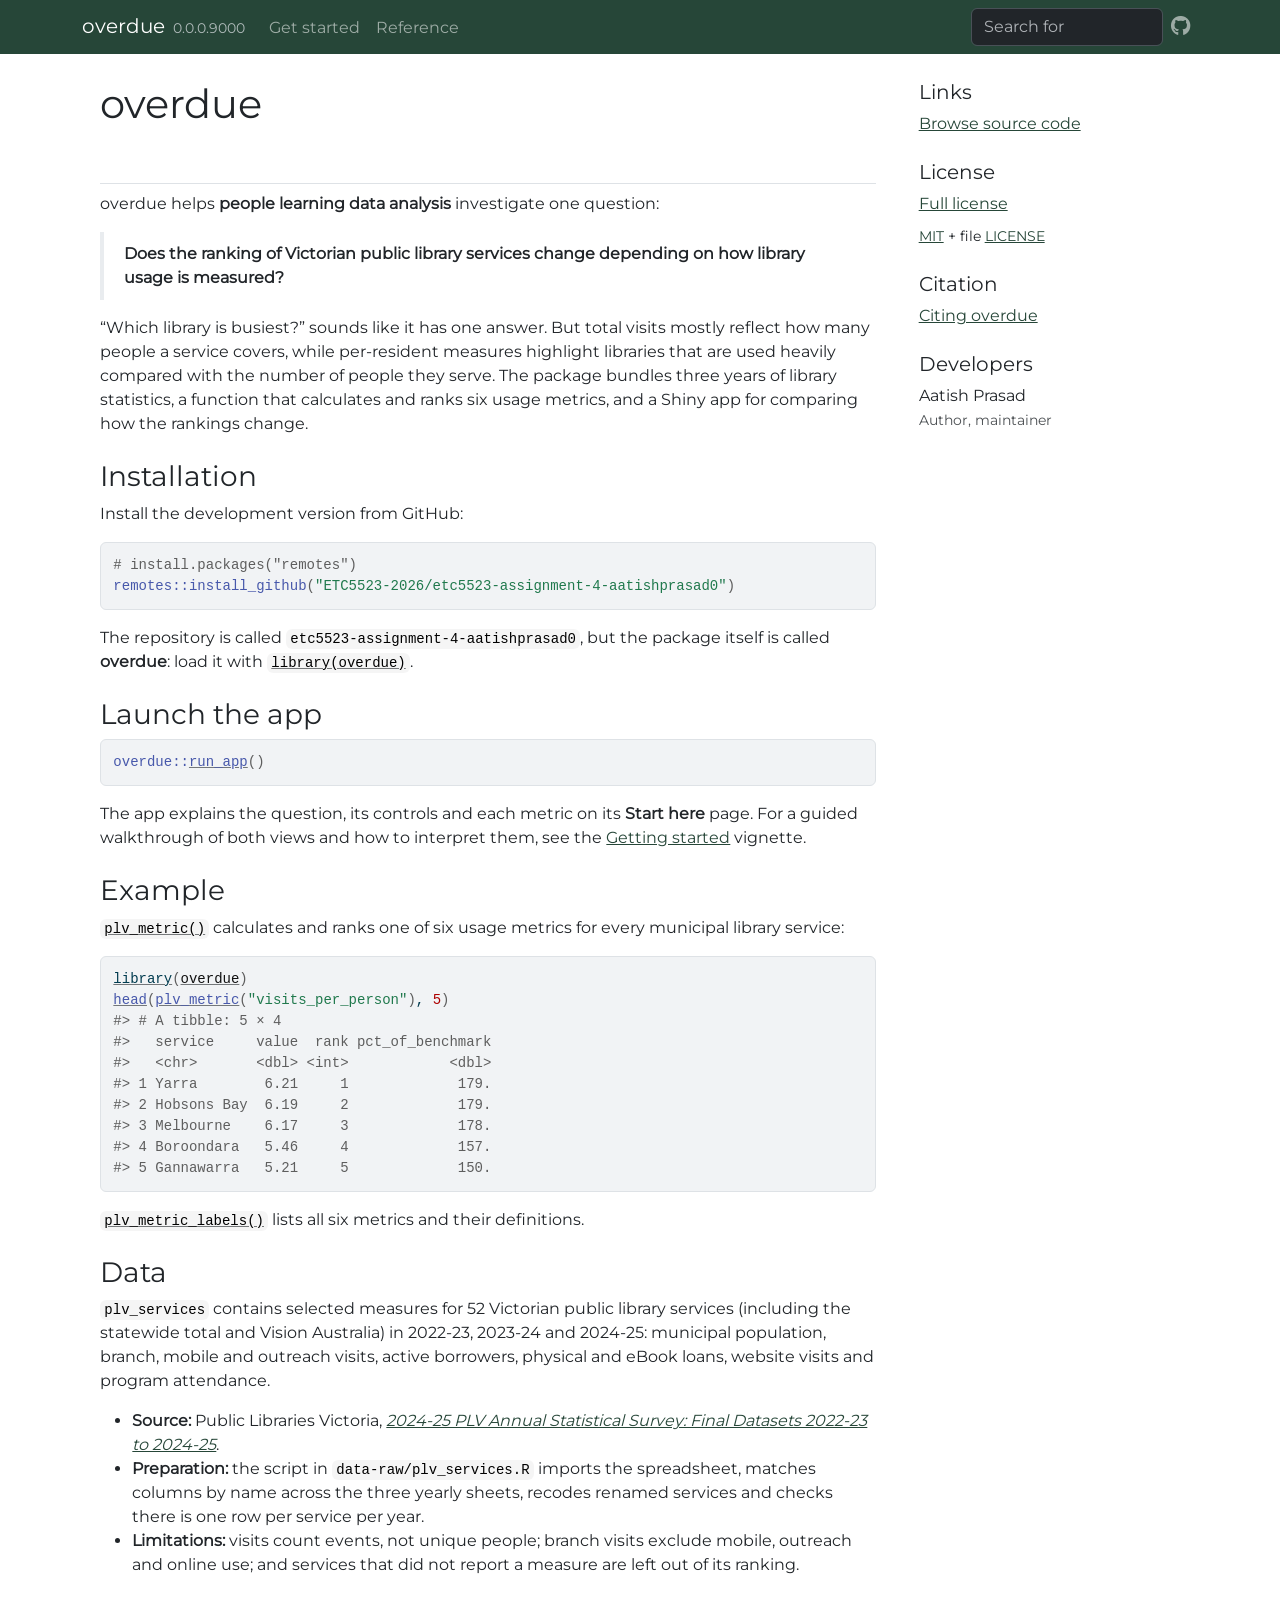
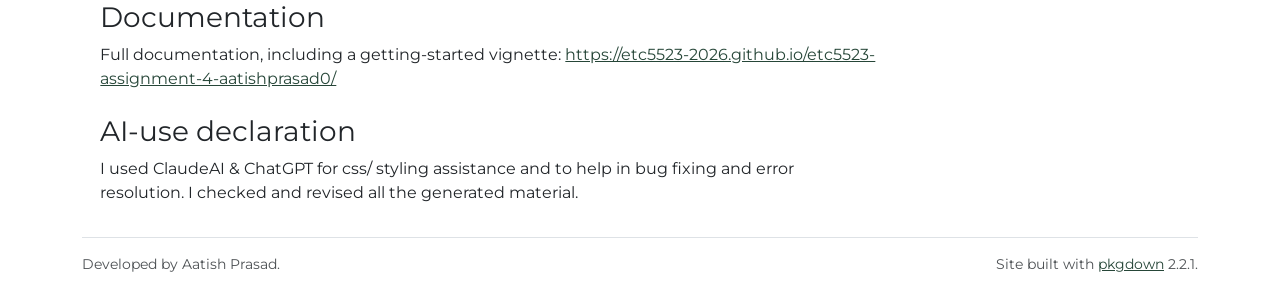
==== commit 99598c81: "Deploying to gh-pages from @ ETC5523-2026/etc5523-assignment-4-aatishprasad0@4ff0538d16df7edd8f802ca" ====
--- a/index.html
+++ b/index.html
@@ -103,7 +103,7 @@
 <div class="section level2">
 <h2 id="documentation">Documentation<a class="anchor" aria-label="anchor" href="#documentation"></a>
 </h2>
-<p>Full documentation, including a getting-started vignette: <!-- Add URL here--></p>
+<p>Full documentation, including a getting-started vignette: <a href="https://etc5523-2026.github.io/etc5523-assignment-4-aatishprasad0/" class="uri">https://etc5523-2026.github.io/etc5523-assignment-4-aatishprasad0/</a></p>
 </div>
 <div class="section level2">
 <h2 id="ai-use-declaration">AI-use declaration<a class="anchor" aria-label="anchor" href="#ai-use-declaration"></a>
